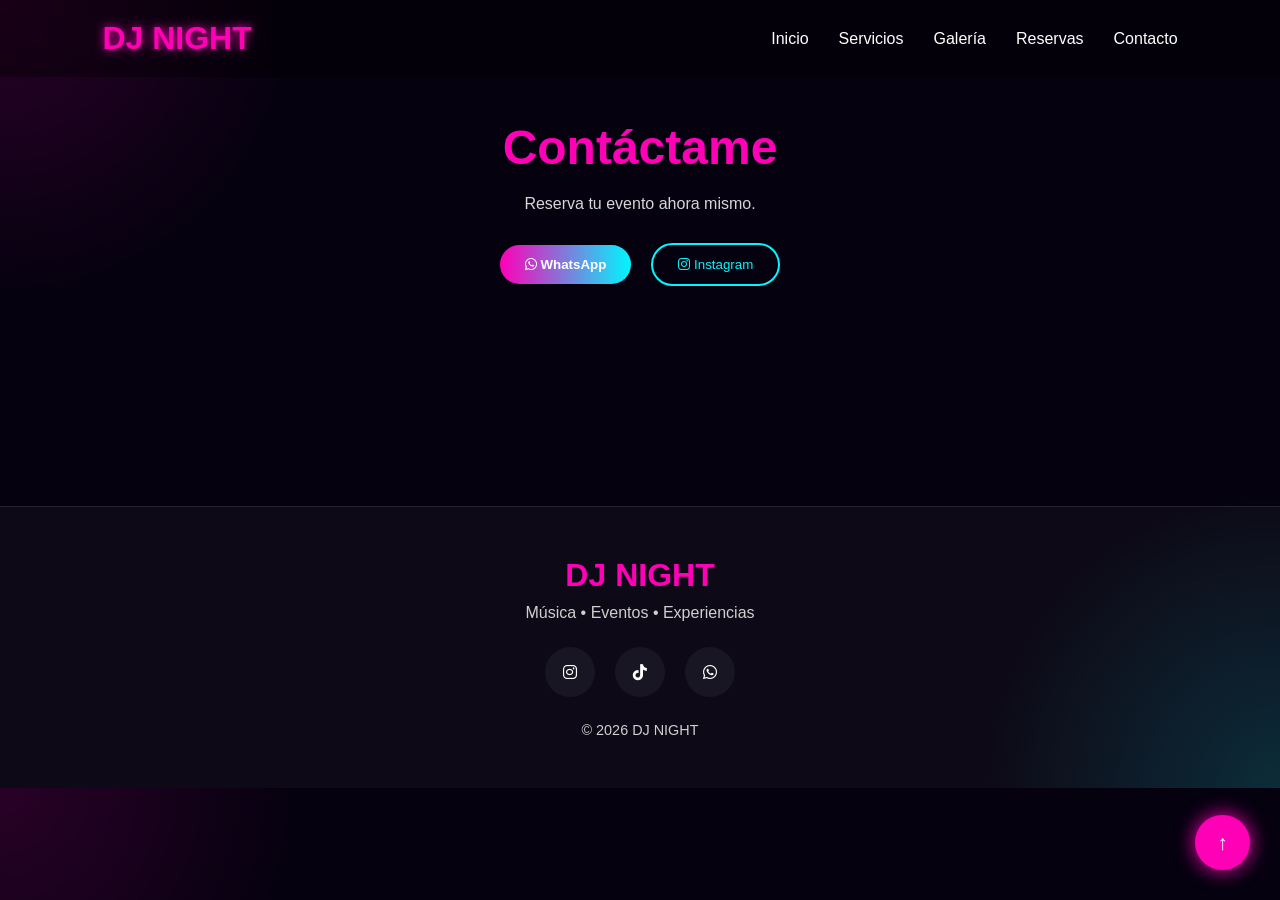
==== frontend/contacto.html @ fc3b5831 "Subiendo Carpeta" ====
<!DOCTYPE html>
<html lang="es">

<head>

    <meta charset="UTF-8">

    <meta name="viewport"
    content="width=device-width, initial-scale=1.0">

    <title>Contacto DJ</title>

    <!-- CSS -->
    <link rel="stylesheet"
    href="css/style.css">

    <!-- ICONOS -->
    <link rel="stylesheet"
    href="https://cdnjs.cloudflare.com/ajax/libs/font-awesome/6.5.2/css/all.min.css">

</head>

<body>

    <!-- NAVBAR -->

    <nav class="navbar">

        <a href="index.html" class="logo">
            DJ NIGHT
        </a>

        <ul class="nav-links">

            <li>
                <a href="index.html">
                    Inicio
                </a>
            </li>

            <li>
                <a href="servicios.html">
                    Servicios
                </a>
            </li>

            <li>
                <a href="galeria.html">
                    Galería
                </a>
            </li>

            <li>
                <a href="reservas.html">
                    Reservas
                </a>
            </li>

            <li>
                <a href="contacto.html">
                    Contacto
                </a>
            </li>

        </ul>

    </nav>

    <!-- CONTACTO -->

    <section class="contact">

        <h2>
            Contáctame
        </h2>

        <p>
            Reserva tu evento ahora mismo.
        </p>

        <div class="hero-buttons">
            

            <a href="https://wa.me/5215512345678"
            target="_blank">

                <button class="btn-neon">

                    <i class="fab fa-whatsapp"></i>

                    WhatsApp

                </button>

            </a>

            <a href="https://instagram.com/"
            target="_blank">

                <button class="btn-outline">

                    <i class="fab fa-instagram"></i>

                    Instagram

                </button>

            </a>

        </div>

    </section>

    <!-- BOTON TOP -->

    <button id="topBtn">
        ↑
    </button>

    <!-- FOOTER -->

    <footer class="footer">

        <h3>DJ NIGHT</h3>

        <p>
            Música • Eventos • Experiencias
        </p>

        <div class="socials">

            <a href="#">
                <i class="fab fa-instagram"></i>
            </a>

            <a href="#">
                <i class="fab fa-tiktok"></i>
            </a>

            <a href="#">
                <i class="fab fa-whatsapp"></i>
            </a>

        </div>

        <p class="copy">
            © 2026 DJ NIGHT
        </p>

    </footer>

    <!-- JAVASCRIPT -->

    <script src="js/app.js"></script>

</body>

</html>
---- frontend/css/style.css ----
*{
    margin:0;
    padding:0;
    box-sizing:border-box;
    font-family:Arial, Helvetica, sans-serif;
}

html{
    scroll-behavior:smooth;
}

body{

    background:

    radial-gradient(
    circle at top left,
    rgba(255,0,183,0.15),
    transparent 20%
    ),

    radial-gradient(
    circle at bottom right,
    rgba(0,247,255,0.15),
    transparent 20%
    ),

    #05010f;

    color:white;

    overflow-x:hidden;
}

section{
    padding-top:120px;
}

/* NAVBAR */

.navbar{
    width:100%;
    display:flex;
    justify-content:space-between;
    align-items:center;
    padding:20px 8%;
    position:fixed;
    top:0;
    z-index:1000;
    background:rgba(0,0,0,0.4);
    backdrop-filter:blur(10px);
}

.navbar.active{

    background:rgba(0,0,0,0.8);

    box-shadow:
    0 0 20px rgba(0,247,255,0.2);
}

.logo{
    font-size:2rem;
    font-weight:bold;
    color:#ff00b7;
    text-shadow:0 0 10px #ff00b7;
    text-decoration:none;
}

.nav-links{
    display:flex;
    list-style:none;
    gap:30px;
}

.nav-links a{
    color:white;
    text-decoration:none;
    transition:0.3s;
}

.nav-links a:hover{
    color:#00f7ff;
}

/* BOTONES */

.btn-neon{

    background:linear-gradient(90deg,#ff00b7,#00f7ff);

    border:none;

    padding:12px 25px;

    border-radius:50px;

    color:white;

    cursor:pointer;

    font-weight:bold;

    transition:0.3s;

    animation: glow 2s infinite alternate;
}

.btn-neon:hover{
    transform:translateY(-5px);

    box-shadow:0 0 20px #00f7ff;
}

.btn-outline{
    border:2px solid #00f7ff;
    background:transparent;
    color:#00f7ff;
    padding:12px 25px;
    border-radius:50px;
    cursor:pointer;
    transition:0.3s;
}

.btn-outline:hover{
    background:#00f7ff;
    color:black;
}

/* HERO */

.hero{
    min-height:100vh;
    display:flex;
    align-items:center;
    justify-content:space-between;
    padding:120px 8%;
    gap:50px;
}

.hero-text{
    max-width:600px;
}

.hero-text h1{
    font-size:5rem;
    color:#ff00b7;

    text-shadow:
    0 0 10px #ff00b7,
    0 0 20px #ff00b7;
}

.hero-text h2{
    font-size:2rem;
    color:#00f7ff;
    margin:20px 0;
}

.hero-text p{
    color:#d6d6d6;
    line-height:1.8;
    margin-bottom:30px;
}

.hero-buttons{
    .hero-buttons a{
    text-decoration:none;
}

    display:flex;

    justify-content:center;

    align-items:center;

    gap:20px;

    flex-wrap:wrap;

    margin-top:30px;

}

.hero-image{
    display:flex;
    justify-content:center;
    align-items:center;
}

.circle{
    width:400px;
    height:400px;
    border-radius:50%;

    background:linear-gradient(
    135deg,
    rgba(255,0,183,0.3),
    rgba(0,247,255,0.2)
    );

    display:flex;
    justify-content:center;
    align-items:center;

    box-shadow:
    0 0 30px rgba(255,0,183,0.5),
    0 0 50px rgba(0,247,255,0.3);
}

.circle i{
    font-size:8rem;
    color:white;
}

/* SERVICIOS */

.services-section{
    padding:120px 8%;
}

.section-title{
    text-align:center;
    font-size:3rem;
    margin-bottom:60px;
    color:#00f7ff;
}

.services{
    display:grid;
    grid-template-columns:repeat(auto-fit,minmax(250px,1fr));
    gap:30px;
}

.card{
    background:rgba(255,255,255,0.05);

    border:1px solid rgba(255,255,255,0.1);

    padding:40px;

    border-radius:20px;

    transition:0.3s;
}

.card:hover{

    transform:translateY(-10px);

    box-shadow:
    0 0 20px rgba(0,247,255,0.4);

    border:1px solid #00f7ff;
}

.card i{
    font-size:3rem;
    color:#ff00b7;
    margin-bottom:20px;
}

.card h3{
    margin-bottom:15px;
}

.card p{
    color:#d6d6d6;
    line-height:1.7;
}

/* GALERIA */

.gallery{

    display:grid;

    grid-template-columns:
    repeat(auto-fit,minmax(300px,1fr));

    gap:20px;
}

.gallery img{

    width:100%;

    height:300px;

    object-fit:cover;

    border-radius:20px;

    transition:0.4s;
}

.gallery img:hover{

    transform:scale(1.03);

    box-shadow:0 0 20px #ff00b7;
}

/* CONTACTO */

.contact{
    padding:120px 8%;
    text-align:center;
}

.contact h2{
    font-size:3rem;
    color:#ff00b7;
    margin-bottom:20px;
}

.contact p{
    margin-bottom:30px;
    color:#d6d6d6;
}

/* FORMULARIO */

.formulario{

    max-width:600px;

    margin:auto;

    display:flex;

    flex-direction:column;

    gap:20px;
}

.formulario input,
.formulario textarea{

    width:100%;

    padding:15px;

    border:none;

    border-radius:10px;

    background:rgba(255,255,255,0.05);

    color:white;

    outline:none;
}

.formulario textarea{

    height:150px;

    resize:none;
}

/* FOOTER */

.footer{

    margin-top:100px;

    padding:50px 8%;

    text-align:center;

    background:rgba(255,255,255,0.03);

    border-top:1px solid rgba(255,255,255,0.1);
}

.footer h3{

    color:#ff00b7;

    font-size:2rem;

    margin-bottom:10px;
}

.footer p{
    color:#cfcfcf;
}

.socials{

    display:flex;

    justify-content:center;

    gap:20px;

    margin:25px 0;
}

.socials a{

    width:50px;
    height:50px;

    border-radius:50%;

    display:flex;

    justify-content:center;
    align-items:center;

    text-decoration:none;

    color:white;

    background:rgba(255,255,255,0.05);

    transition:0.3s;
}

.socials a:hover{

    background:#00f7ff;

    color:black;

    transform:translateY(-5px);
}

.copy{

    margin-top:20px;

    font-size:0.9rem;
}

/* BOTON TOP */

#topBtn{

    position:fixed;

    bottom:30px;
    right:30px;

    width:55px;
    height:55px;

    border:none;

    border-radius:50%;

    background:#ff00b7;

    color:white;

    font-size:1.3rem;

    cursor:pointer;

    box-shadow:0 0 20px #ff00b7;

    transition:0.3s;

    z-index:1000;
}

#topBtn:hover{

    transform:scale(1.1);

    background:#00f7ff;
}

/* ANIMACION GLOW */

@keyframes glow{

    from{

        box-shadow:
        0 0 10px #ff00b7;

    }

    to{

        box-shadow:
        0 0 20px #00f7ff,
        0 0 40px #00f7ff;

    }

}

/* RESPONSIVE */

@media(max-width:900px){

    .hero{

        flex-direction:column;

        text-align:center;

        gap:50px;
    }

    .hero-buttons{

        justify-content:center;
    }

    .hero-text h1{

        font-size:4rem;
    }

}

@media(max-width:600px){

    .nav-links{
        display:none;
    }

    .hero-text h1{
        font-size:3rem;
    }

    .circle{
        width:250px;
        height:250px;
    }

}
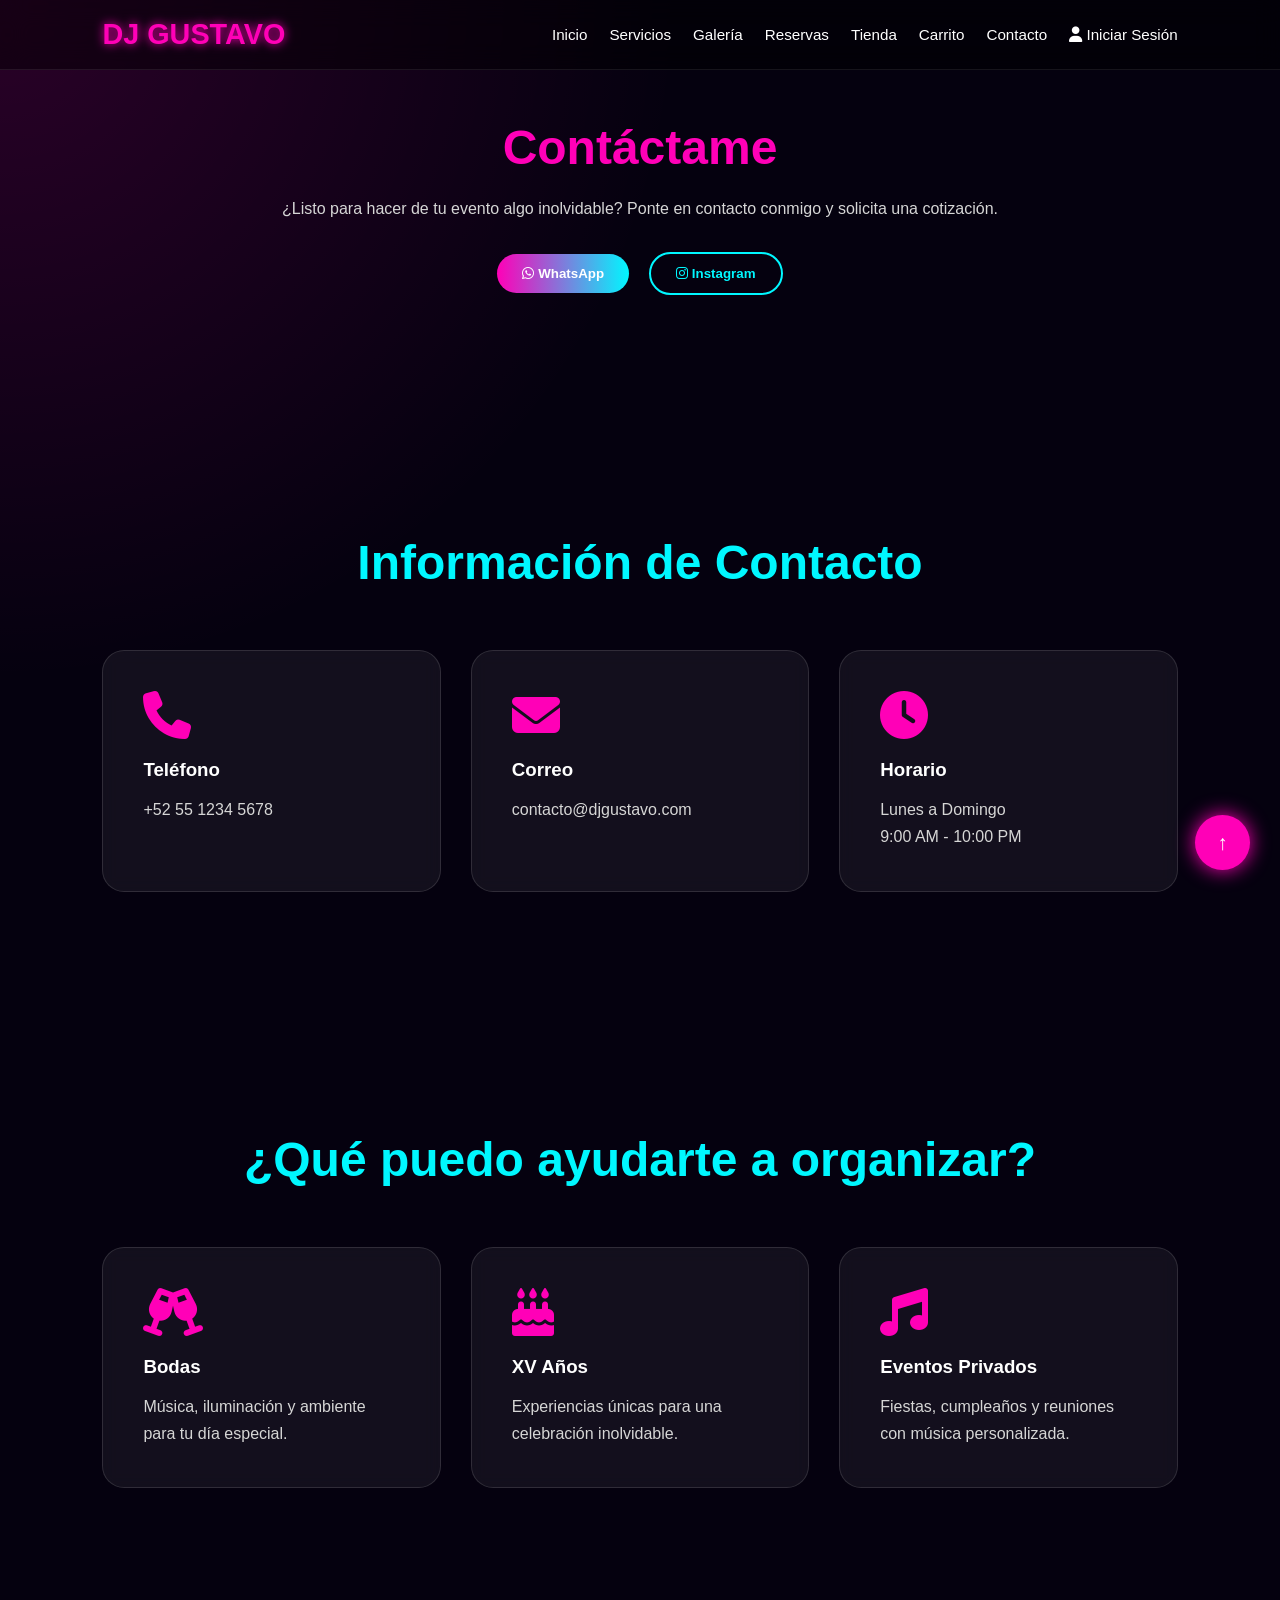
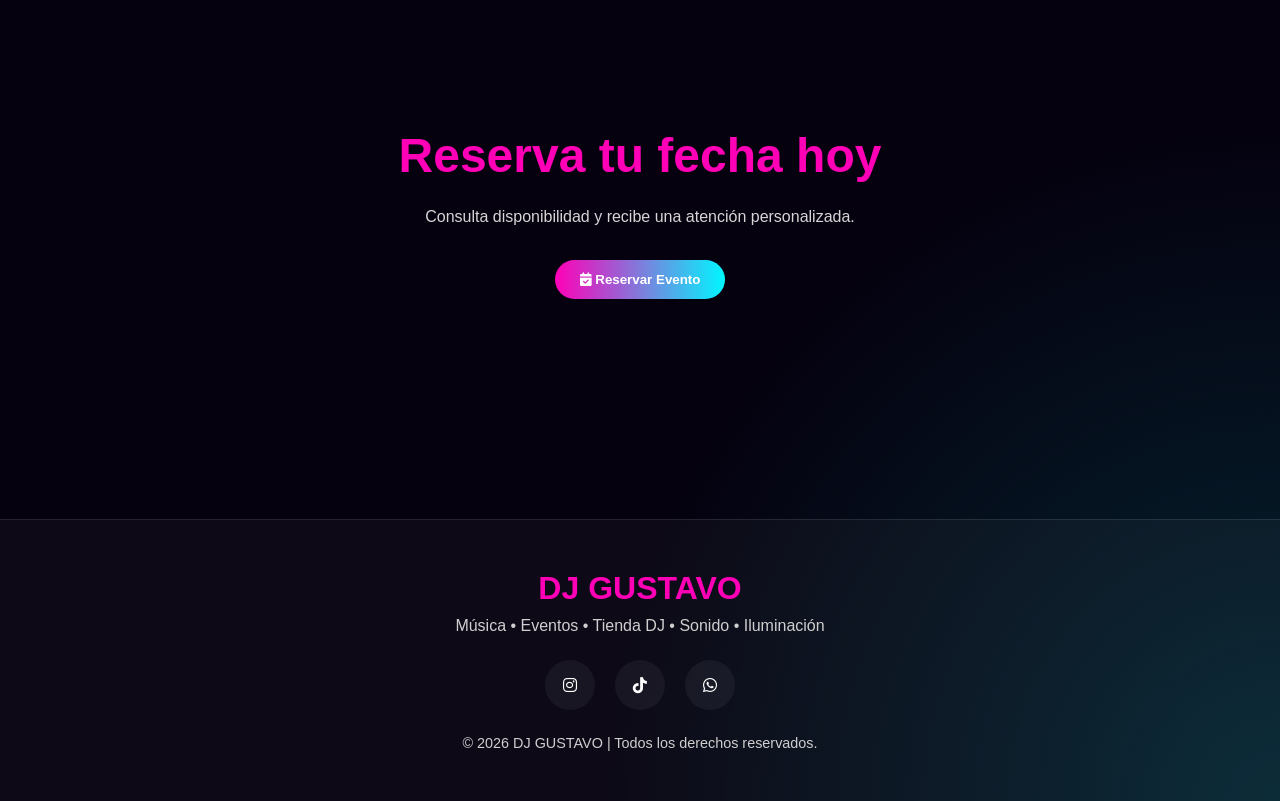
==== commit b73a3d8a: "Integrar frontend con backend, reservas, tienda y carrito" ====
--- a/frontend/contacto.html
+++ b/frontend/contacto.html
@@ -8,13 +8,11 @@
     <meta name="viewport"
     content="width=device-width, initial-scale=1.0">
 
-    <title>Contacto DJ</title>
-
-    <!-- CSS -->
+    <title>Contacto | DJ GUSTAVO</title>
+
     <link rel="stylesheet"
     href="css/style.css">
 
-    <!-- ICONOS -->
     <link rel="stylesheet"
     href="https://cdnjs.cloudflare.com/ajax/libs/font-awesome/6.5.2/css/all.min.css">
 
@@ -27,39 +25,58 @@
     <nav class="navbar">
 
         <a href="index.html" class="logo">
-            DJ NIGHT
+            DJ GUSTAVO
         </a>
 
         <ul class="nav-links">
 
-            <li>
-                <a href="index.html">
-                    Inicio
+            <li><a href="index.html">Inicio</a></li>
+
+            <li><a href="servicios.html">Servicios</a></li>
+
+            <li><a href="galeria.html">Galería</a></li>
+
+            <li><a href="reservas.html">Reservas</a></li>
+
+            <li><a href="productos.html">Tienda</a></li>
+
+            <li><a href="carrito.html">Carrito</a></li>
+
+            <li><a href="contacto.html">Contacto</a></li>
+
+            <li id="loginItem">
+
+                <a href="login.html">
+
+                    <i class="fas fa-user"></i>
+                    Iniciar Sesión
+
                 </a>
+
             </li>
 
-            <li>
-                <a href="servicios.html">
-                    Servicios
+            <li id="userItem" style="display:none;">
+
+                <a href="#">
+
+                    <i class="fas fa-user-check"></i>
+
+                    <span id="usernameDisplay"></span>
+
                 </a>
+
             </li>
 
-            <li>
-                <a href="galeria.html">
-                    Galería
+            <li id="logoutItem" style="display:none;">
+
+                <a href="#" onclick="logout()">
+
+                    <i class="fas fa-sign-out-alt"></i>
+
+                    Cerrar Sesión
+
                 </a>
-            </li>
-
-            <li>
-                <a href="reservas.html">
-                    Reservas
-                </a>
-            </li>
-
-            <li>
-                <a href="contacto.html">
-                    Contacto
-                </a>
+
             </li>
 
         </ul>
@@ -75,11 +92,11 @@
         </h2>
 
         <p>
-            Reserva tu evento ahora mismo.
+            ¿Listo para hacer de tu evento algo inolvidable?
+            Ponte en contacto conmigo y solicita una cotización.
         </p>
 
         <div class="hero-buttons">
-            
 
             <a href="https://wa.me/5215512345678"
             target="_blank">
@@ -108,6 +125,146 @@
             </a>
 
         </div>
+
+    </section>
+
+    <!-- INFORMACION -->
+
+    <section class="services-section">
+
+        <h2 class="section-title">
+            Información de Contacto
+        </h2>
+
+        <div class="services">
+
+            <div class="card">
+
+                <i class="fas fa-phone"></i>
+
+                <h3>
+                    Teléfono
+                </h3>
+
+                <p>
+                    +52 55 1234 5678
+                </p>
+
+            </div>
+
+            <div class="card">
+
+                <i class="fas fa-envelope"></i>
+
+                <h3>
+                    Correo
+                </h3>
+
+                <p>
+                    contacto@djgustavo.com
+                </p>
+
+            </div>
+
+            <div class="card">
+
+                <i class="fas fa-clock"></i>
+
+                <h3>
+                    Horario
+                </h3>
+
+                <p>
+                    Lunes a Domingo
+                    <br>
+                    9:00 AM - 10:00 PM
+                </p>
+
+            </div>
+
+        </div>
+
+    </section>
+
+    <!-- SERVICIOS RAPIDOS -->
+
+    <section class="services-section">
+
+        <h2 class="section-title">
+            ¿Qué puedo ayudarte a organizar?
+        </h2>
+
+        <div class="services">
+
+            <div class="card">
+
+                <i class="fas fa-champagne-glasses"></i>
+
+                <h3>
+                    Bodas
+                </h3>
+
+                <p>
+                    Música, iluminación y ambiente para tu día especial.
+                </p>
+
+            </div>
+
+            <div class="card">
+
+                <i class="fas fa-cake-candles"></i>
+
+                <h3>
+                    XV Años
+                </h3>
+
+                <p>
+                    Experiencias únicas para una celebración inolvidable.
+                </p>
+
+            </div>
+
+            <div class="card">
+
+                <i class="fas fa-music"></i>
+
+                <h3>
+                    Eventos Privados
+                </h3>
+
+                <p>
+                    Fiestas, cumpleaños y reuniones con música personalizada.
+                </p>
+
+            </div>
+
+        </div>
+
+    </section>
+
+    <!-- CTA -->
+
+    <section class="contact">
+
+        <h2>
+            Reserva tu fecha hoy
+        </h2>
+
+        <p>
+            Consulta disponibilidad y recibe una atención personalizada.
+        </p>
+
+        <a href="reservas.html">
+
+            <button class="btn-neon">
+
+                <i class="fas fa-calendar-check"></i>
+
+                Reservar Evento
+
+            </button>
+
+        </a>
 
     </section>
 
@@ -121,10 +278,12 @@
 
     <footer class="footer">
 
-        <h3>DJ NIGHT</h3>
+        <h3>
+            DJ GUSTAVO
+        </h3>
 
         <p>
-            Música • Eventos • Experiencias
+            Música • Eventos • Tienda DJ • Sonido • Iluminación
         </p>
 
         <div class="socials">
@@ -144,13 +303,11 @@
         </div>
 
         <p class="copy">
-            © 2026 DJ NIGHT
+            © 2026 DJ GUSTAVO | Todos los derechos reservados.
         </p>
 
     </footer>
 
-    <!-- JAVASCRIPT -->
-
     <script src="js/app.js"></script>
 
 </body>
--- a/frontend/css/style.css
+++ b/frontend/css/style.css
@@ -10,25 +10,12 @@
 }
 
 body{
-
     background:
-
-    radial-gradient(
-    circle at top left,
-    rgba(255,0,183,0.15),
-    transparent 20%
-    ),
-
-    radial-gradient(
-    circle at bottom right,
-    rgba(0,247,255,0.15),
-    transparent 20%
-    ),
-
+    radial-gradient(circle at top left, rgba(255,0,183,0.15), transparent 25%),
+    radial-gradient(circle at bottom right, rgba(0,247,255,0.15), transparent 25%),
     #05010f;
 
     color:white;
-
     overflow-x:hidden;
 }
 
@@ -36,6 +23,10 @@
     padding-top:120px;
 }
 
+a{
+    text-decoration:none;
+}
+
 /* NAVBAR */
 
 .navbar{
@@ -43,40 +34,41 @@
     display:flex;
     justify-content:space-between;
     align-items:center;
-    padding:20px 8%;
+    padding:18px 8%;
     position:fixed;
     top:0;
     z-index:1000;
-    background:rgba(0,0,0,0.4);
-    backdrop-filter:blur(10px);
+    background:rgba(0,0,0,0.45);
+    backdrop-filter:blur(14px);
+    border-bottom:1px solid rgba(255,255,255,0.08);
 }
 
 .navbar.active{
-
-    background:rgba(0,0,0,0.8);
-
-    box-shadow:
-    0 0 20px rgba(0,247,255,0.2);
+    background:rgba(0,0,0,0.85);
+    box-shadow:0 0 20px rgba(0,247,255,0.2);
 }
 
 .logo{
-    font-size:2rem;
+    font-size:1.8rem;
     font-weight:bold;
     color:#ff00b7;
     text-shadow:0 0 10px #ff00b7;
     text-decoration:none;
+    white-space:nowrap;
 }
 
 .nav-links{
     display:flex;
     list-style:none;
-    gap:30px;
+    gap:22px;
+    align-items:center;
 }
 
 .nav-links a{
     color:white;
     text-decoration:none;
     transition:0.3s;
+    font-size:0.95rem;
 }
 
 .nav-links a:hover{
@@ -86,29 +78,19 @@
 /* BOTONES */
 
 .btn-neon{
-
     background:linear-gradient(90deg,#ff00b7,#00f7ff);
-
     border:none;
-
     padding:12px 25px;
-
     border-radius:50px;
-
-    color:white;
-
+    color:white;
     cursor:pointer;
-
     font-weight:bold;
-
-    transition:0.3s;
-
-    animation: glow 2s infinite alternate;
+    transition:0.3s;
+    animation:glow 2s infinite alternate;
 }
 
 .btn-neon:hover{
     transform:translateY(-5px);
-
     box-shadow:0 0 20px #00f7ff;
 }
 
@@ -120,11 +102,13 @@
     border-radius:50px;
     cursor:pointer;
     transition:0.3s;
+    font-weight:bold;
 }
 
 .btn-outline:hover{
     background:#00f7ff;
     color:black;
+    transform:translateY(-5px);
 }
 
 /* HERO */
@@ -134,18 +118,17 @@
     display:flex;
     align-items:center;
     justify-content:space-between;
-    padding:120px 8%;
+    padding:130px 8% 80px;
     gap:50px;
 }
 
 .hero-text{
-    max-width:600px;
+    max-width:650px;
 }
 
 .hero-text h1{
     font-size:5rem;
     color:#ff00b7;
-
     text-shadow:
     0 0 10px #ff00b7,
     0 0 20px #ff00b7;
@@ -164,22 +147,16 @@
 }
 
 .hero-buttons{
-    .hero-buttons a{
+    display:flex;
+    justify-content:center;
+    align-items:center;
+    gap:20px;
+    flex-wrap:wrap;
+    margin-top:30px;
+}
+
+.hero-buttons a{
     text-decoration:none;
-}
-
-    display:flex;
-
-    justify-content:center;
-
-    align-items:center;
-
-    gap:20px;
-
-    flex-wrap:wrap;
-
-    margin-top:30px;
-
 }
 
 .hero-image{
@@ -192,17 +169,11 @@
     width:400px;
     height:400px;
     border-radius:50%;
-
-    background:linear-gradient(
-    135deg,
-    rgba(255,0,183,0.3),
-    rgba(0,247,255,0.2)
-    );
-
+    background:
+    linear-gradient(135deg, rgba(255,0,183,0.3), rgba(0,247,255,0.2));
     display:flex;
     justify-content:center;
     align-items:center;
-
     box-shadow:
     0 0 30px rgba(255,0,183,0.5),
     0 0 50px rgba(0,247,255,0.3);
@@ -213,7 +184,7 @@
     color:white;
 }
 
-/* SERVICIOS */
+/* SECCIONES */
 
 .services-section{
     padding:120px 8%;
@@ -225,6 +196,16 @@
     margin-bottom:60px;
     color:#00f7ff;
 }
+
+.gallery-description{
+    text-align:center;
+    color:#d6d6d6;
+    margin-top:-30px;
+    margin-bottom:40px;
+    font-size:1.1rem;
+}
+
+/* CARDS */
 
 .services{
     display:grid;
@@ -233,24 +214,17 @@
 }
 
 .card{
-    background:rgba(255,255,255,0.05);
-
-    border:1px solid rgba(255,255,255,0.1);
-
+    background:rgba(255,255,255,0.06);
+    border:1px solid rgba(255,255,255,0.12);
     padding:40px;
-
-    border-radius:20px;
-
-    transition:0.3s;
+    border-radius:22px;
+    transition:0.3s;
+    backdrop-filter:blur(8px);
 }
 
 .card:hover{
-
     transform:translateY(-10px);
-
-    box-shadow:
-    0 0 20px rgba(0,247,255,0.4);
-
+    box-shadow:0 0 20px rgba(0,247,255,0.4);
     border:1px solid #00f7ff;
 }
 
@@ -272,32 +246,22 @@
 /* GALERIA */
 
 .gallery{
-
     display:grid;
-
-    grid-template-columns:
-    repeat(auto-fit,minmax(300px,1fr));
-
-    gap:20px;
+    grid-template-columns:repeat(auto-fit,minmax(300px,1fr));
+    gap:22px;
 }
 
 .gallery img{
-
     width:100%;
-
     height:300px;
-
     object-fit:cover;
-
     border-radius:20px;
-
     transition:0.4s;
+    border:1px solid rgba(255,255,255,0.1);
 }
 
 .gallery img:hover{
-
     transform:scale(1.03);
-
     box-shadow:0 0 20px #ff00b7;
 }
 
@@ -317,69 +281,60 @@
 .contact p{
     margin-bottom:30px;
     color:#d6d6d6;
+    line-height:1.7;
 }
 
 /* FORMULARIO */
 
 .formulario{
-
-    max-width:600px;
-
+    max-width:650px;
     margin:auto;
-
-    display:flex;
-
+    display:flex;
     flex-direction:column;
-
     gap:20px;
 }
 
 .formulario input,
+.formulario textarea,
+.formulario select{
+    width:100%;
+    padding:15px;
+    border:1px solid rgba(255,255,255,0.12);
+    border-radius:12px;
+    background:rgba(255,255,255,0.07);
+    color:white;
+    outline:none;
+}
+
+.formulario input:focus,
+.formulario textarea:focus,
+.formulario select:focus{
+    border-color:#00f7ff;
+    box-shadow:0 0 12px rgba(0,247,255,0.25);
+}
+
+.formulario select option{
+    color:black;
+}
+
 .formulario textarea{
-
-    width:100%;
-
-    padding:15px;
-
-    border:none;
-
-    border-radius:10px;
-
-    background:rgba(255,255,255,0.05);
-
-    color:white;
-
-    outline:none;
-}
-
-.formulario textarea{
-
     height:150px;
-
     resize:none;
 }
 
 /* FOOTER */
 
 .footer{
-
     margin-top:100px;
-
     padding:50px 8%;
-
-    text-align:center;
-
+    text-align:center;
     background:rgba(255,255,255,0.03);
-
     border-top:1px solid rgba(255,255,255,0.1);
 }
 
 .footer h3{
-
     color:#ff00b7;
-
     font-size:2rem;
-
     margin-bottom:10px;
 }
 
@@ -388,145 +343,333 @@
 }
 
 .socials{
-
-    display:flex;
-
+    display:flex;
     justify-content:center;
-
     gap:20px;
-
     margin:25px 0;
 }
 
 .socials a{
-
     width:50px;
     height:50px;
-
     border-radius:50%;
-
-    display:flex;
-
+    display:flex;
     justify-content:center;
     align-items:center;
-
     text-decoration:none;
-
-    color:white;
-
+    color:white;
     background:rgba(255,255,255,0.05);
-
     transition:0.3s;
 }
 
 .socials a:hover{
-
     background:#00f7ff;
-
     color:black;
-
     transform:translateY(-5px);
 }
 
 .copy{
-
     margin-top:20px;
-
     font-size:0.9rem;
 }
 
 /* BOTON TOP */
 
 #topBtn{
-
     position:fixed;
-
     bottom:30px;
     right:30px;
-
     width:55px;
     height:55px;
-
     border:none;
-
     border-radius:50%;
-
     background:#ff00b7;
-
-    color:white;
-
+    color:white;
     font-size:1.3rem;
-
     cursor:pointer;
-
     box-shadow:0 0 20px #ff00b7;
-
-    transition:0.3s;
-
+    transition:0.3s;
     z-index:1000;
 }
 
 #topBtn:hover{
-
     transform:scale(1.1);
-
     background:#00f7ff;
 }
 
+/* LOGIN / REGISTRO */
+
+.login-container{
+    min-height:100vh;
+    display:flex;
+    justify-content:center;
+    align-items:center;
+    padding:40px 20px;
+}
+
+.login-card{
+    width:420px;
+    padding:40px;
+    border-radius:22px;
+    background:rgba(255,255,255,0.06);
+    backdrop-filter:blur(15px);
+    text-align:center;
+    border:1px solid rgba(255,255,255,0.12);
+    box-shadow:0 0 25px rgba(0,247,255,0.12);
+}
+
+.login-card h1{
+    color:#ff00b7;
+    margin-bottom:15px;
+    text-shadow:0 0 10px rgba(255,0,183,0.6);
+}
+
+.login-card h3{
+    color:#00f7ff;
+}
+
+.login-card p{
+    margin-bottom:25px;
+    color:#d6d6d6;
+    line-height:1.6;
+}
+
+.login-card input{
+    width:100%;
+    padding:15px;
+    margin-bottom:18px;
+    border:1px solid rgba(255,255,255,0.12);
+    border-radius:12px;
+    background:rgba(255,255,255,0.07);
+    color:white;
+    outline:none;
+}
+
+.login-card input:focus{
+    border-color:#00f7ff;
+    box-shadow:0 0 12px rgba(0,247,255,0.25);
+}
+
+.login-btn{
+    background:linear-gradient(90deg,#ff00b7,#00f7ff);
+    padding:12px 25px;
+    border-radius:50px;
+    color:white !important;
+    text-decoration:none;
+    font-weight:bold;
+    transition:0.3s;
+}
+
+.login-btn:hover{
+    transform:translateY(-3px);
+    box-shadow:
+    0 0 15px #00f7ff,
+    0 0 30px #00f7ff;
+}
+
+/* PRODUCTOS */
+
+.products-grid{
+    display:grid;
+    grid-template-columns:repeat(auto-fit,minmax(260px,1fr));
+    gap:30px;
+}
+
+.product-card{
+    background:rgba(255,255,255,0.06);
+    border:1px solid rgba(255,255,255,0.12);
+    border-radius:22px;
+    padding:30px;
+    text-align:center;
+    transition:0.3s;
+    backdrop-filter:blur(8px);
+}
+
+.product-card:hover{
+    transform:translateY(-10px);
+    border:1px solid #00f7ff;
+    box-shadow:0 0 25px rgba(0,247,255,0.4);
+}
+
+.product-icon{
+    font-size:3rem;
+    color:#ff00b7;
+    margin-bottom:20px;
+}
+
+.product-card h3{
+    margin-bottom:15px;
+}
+
+.product-card p{
+    color:#d6d6d6;
+    margin-bottom:20px;
+    line-height:1.6;
+}
+
+.product-card h4{
+    color:#00f7ff;
+    font-size:1.4rem;
+    margin-bottom:20px;
+}
+
+.product-image{
+    width:100%;
+    height:220px;
+    object-fit:cover;
+    border-radius:15px;
+    margin-bottom:20px;
+    border:1px solid rgba(255,255,255,0.1);
+}
+
+/* CARRITO */
+
+.cart-container{
+    display:flex;
+    flex-direction:column;
+    gap:20px;
+    max-width:950px;
+    margin:auto;
+}
+
+.cart-item{
+    background:rgba(255,255,255,0.06);
+    border:1px solid rgba(255,255,255,0.12);
+    border-radius:22px;
+    padding:25px;
+    display:flex;
+    justify-content:space-between;
+    align-items:center;
+    gap:20px;
+    backdrop-filter:blur(8px);
+}
+
+.cart-item h3{
+    color:#00f7ff;
+    margin-bottom:10px;
+}
+
+.cart-item p{
+    color:#d6d6d6;
+    margin-bottom:8px;
+}
+
+.cart-actions{
+    display:flex;
+    gap:15px;
+    align-items:center;
+    flex-wrap:wrap;
+}
+
+.cart-actions input{
+    width:80px;
+    padding:10px;
+    border-radius:10px;
+    border:none;
+    outline:none;
+    text-align:center;
+}
+
+.cart-total{
+    text-align:center;
+    margin-top:40px;
+}
+
+.cart-total h2{
+    color:#00f7ff;
+    margin-bottom:20px;
+}
+
 /* ANIMACION GLOW */
 
 @keyframes glow{
-
     from{
-
-        box-shadow:
-        0 0 10px #ff00b7;
-
+        box-shadow:0 0 10px #ff00b7;
     }
 
     to{
-
         box-shadow:
         0 0 20px #00f7ff,
         0 0 40px #00f7ff;
-
-    }
-
+    }
 }
 
 /* RESPONSIVE */
 
+@media(max-width:1050px){
+
+    .navbar{
+        padding:18px 5%;
+    }
+
+    .nav-links{
+        gap:14px;
+    }
+
+    .nav-links a{
+        font-size:0.85rem;
+    }
+
+    .hero-text h1{
+        font-size:4rem;
+    }
+
+}
+
 @media(max-width:900px){
 
+    .navbar{
+        position:relative;
+        flex-direction:column;
+        gap:20px;
+    }
+
+    .nav-links{
+        flex-wrap:wrap;
+        justify-content:center;
+    }
+
+    section{
+        padding-top:80px;
+    }
+
     .hero{
-
         flex-direction:column;
-
         text-align:center;
-
         gap:50px;
+        padding-top:80px;
     }
 
     .hero-buttons{
-
         justify-content:center;
     }
 
     .hero-text h1{
-
         font-size:4rem;
     }
 
+    .circle{
+        width:320px;
+        height:320px;
+    }
+
 }
 
 @media(max-width:600px){
 
     .nav-links{
-        display:none;
+        flex-direction:column;
+        gap:15px;
     }
 
     .hero-text h1{
         font-size:3rem;
+    }
+
+    .hero-text h2,
+    .section-title,
+    .contact h2{
+        font-size:2rem;
     }
 
     .circle{
@@ -534,4 +677,17 @@
         height:250px;
     }
 
+    .circle i{
+        font-size:5rem;
+    }
+
+    .cart-item{
+        flex-direction:column;
+        text-align:center;
+    }
+
+    .login-card{
+        width:100%;
+    }
+
 }
